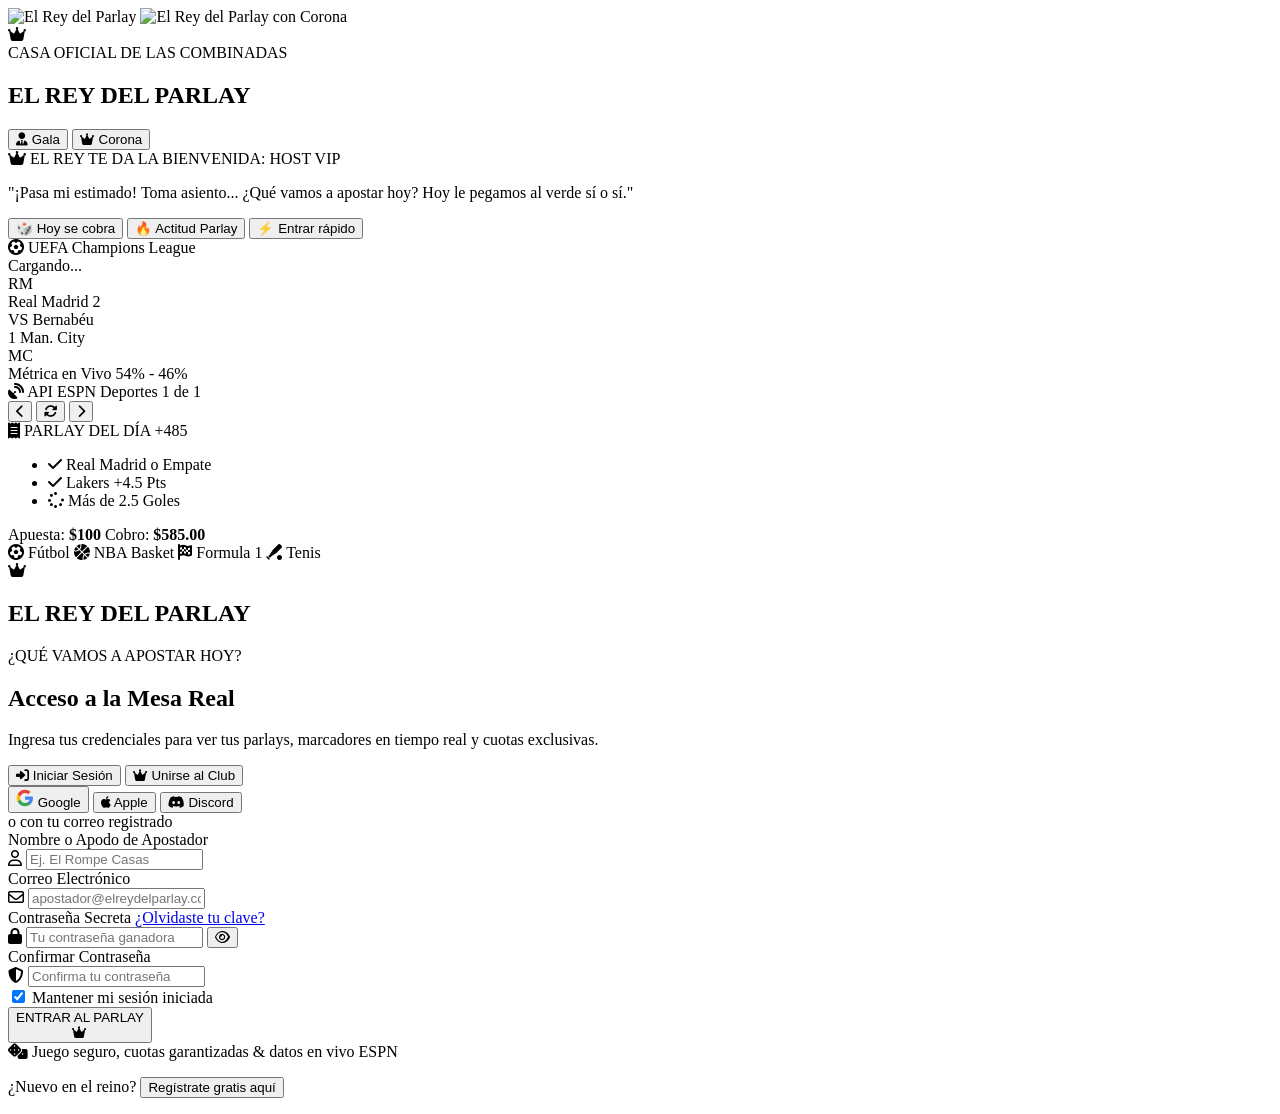
==== index.html @ a40a6afa "Add initial index.html for betting platform Initial commit of the index.html file containing the str" ====
<!DOCTYPE html>
<html lang="es">

<head>
    <meta charset="UTF-8">
    <meta name="viewport" content="width=device-width, initial-scale=1.0">
    <meta name="description"
        content="EL REY DEL PARLAY - Accede a la plataforma definitiva de pronósticos, parlays deportivos y resultados en tiempo real.">
    <title>EL REY DEL PARLAY | ¿Qué vamos a apostar hoy?</title>

    <!-- Google Fonts -->
    <link rel="preconnect" href="https://fonts.googleapis.com">
    <link rel="preconnect" href="https://fonts.gstatic.com" crossorigin>
    <link
        href="https://fonts.googleapis.com/css2?family=Cabinet+Grotesk:wght@700;800;900&family=Outfit:wght@400;500;600;700;800;900&family=Plus+Jakarta+Sans:wght@300;400;500;600;700&display=swap"
        rel="stylesheet">

    <!-- Font Awesome Icons -->
    <link rel="stylesheet" href="https://cdnjs.cloudflare.com/ajax/libs/font-awesome/6.5.1/css/all.min.css">

    <!-- Custom Style -->
    <link rel="stylesheet" href="style.css">
</head>

<body data-character="elegante">
    <!-- Casino & Stadium Background Lights -->
    <div class="ambient-glow glow-gold"></div>
    <div class="ambient-glow glow-crimson"></div>
    <div class="ambient-glow glow-emerald"></div>
    <div class="casino-pattern-overlay"></div>

    <main class="login-wrapper">
        <!-- Left Showcase Panel: El Rey del Parlay Host & Live Sports -->
        <section class="showcase-panel" aria-label="Bienvenida de El Rey del Parlay">
            <!-- Background Image Container -->
            <div class="showcase-character-backdrop" id="character-backdrop">
                <img id="character-main-img" src="assets/el_rey_elegante.png" alt="El Rey del Parlay"
                    class="character-img visible">
                <img id="character-alt-img" src="assets/el_rey_corona.png" alt="El Rey del Parlay con Corona"
                    class="character-img hidden">
                <div class="character-gradient-vignette"></div>
            </div>

            <!-- Foreground Content & Interactive Neon -->
            <div class="showcase-content">
                <!-- Top Marquee & Mode Switcher -->
                <header class="brand-header">
                    <!-- Casino Marquee Badge -->
                    <div class="marquee-logo-badge">
                        <div class="crown-icon-wrap">
                            <i class="fa-solid fa-crown"></i>
                        </div>
                        <div class="marquee-text-group">
                            <span class="marquee-subtitle">CASA OFICIAL DE LAS COMBINADAS</span>
                            <h1 class="marquee-title">EL REY DEL <span>PARLAY</span></h1>
                        </div>
                    </div>

                    <!-- Character Outfit Switcher -->
                    <div class="character-switcher" title="Cambiar pose de El Rey">
                        <button type="button" class="outfit-btn active" id="btn-outfit-elegante" data-outfit="elegante">
                            <i class="fa-solid fa-user-tie"></i> <span>Gala</span>
                        </button>
                        <button type="button" class="outfit-btn" id="btn-outfit-corona" data-outfit="corona">
                            <i class="fa-solid fa-crown"></i> <span>Corona</span>
                        </button>
                    </div>
                </header>

                <!-- Interactive Character Speech Bubble (Welcome Message) -->
                <div class="character-speech-bubble" id="speech-bubble">
                    <div class="bubble-tail"></div>
                    <div class="bubble-header">
                        <span class="bubble-author"><i class="fa-solid fa-crown"></i> EL REY TE DA LA BIENVENIDA:</span>
                        <span class="bubble-badge">HOST VIP</span>
                    </div>
                    <p class="bubble-text" id="bubble-quote">
                        "¡Pasa mi estimado! Toma asiento... ¿Qué vamos a apostar hoy? Hoy le pegamos al verde sí o sí."
                    </p>
                    <div class="bubble-quick-quotes">
                        <button type="button" class="quote-pill"
                            data-quote="¡Hoy sí cobramos la combinada! Dale con fe.">🎲 Hoy se cobra</button>
                        <button type="button" class="quote-pill"
                            data-quote="Ni le pegamos a la vieja pero aquí seguimos firmes.">🔥 Actitud Parlay</button>
                        <button type="button" class="quote-pill"
                            data-quote="Pon tu correo y contraseña que ya empieza el partido.">⚡ Entrar rápido</button>
                    </div>
                </div>

                <!-- Floating Live Sports & Bet Slip Widgets -->
                <div class="showcase-widgets">
                    <!-- Live Match Card (Conectado a APIs deportivas reales ESPN) -->
                    <div class="widget-card match-widget" id="live-match-widget">
                        <div class="match-header-row">
                            <div class="match-league" id="match-league-wrap">
                                <span id="match-league-title"><i class="fa-solid fa-futbol"></i> UEFA Champions
                                    League</span>
                            </div>
                            <div class="match-status-badge" id="match-status-badge">
                                <span class="sync-pulse"></span>
                                <span class="match-time" id="match-status-text">Cargando...</span>
                            </div>
                        </div>

                        <div class="match-teams" id="match-teams-container">
                            <div class="team team-home">
                                <div class="team-logo-wrap">
                                    <img id="team1-logo" class="team-real-logo"
                                        src="https://a.espncdn.com/i/teamlogos/soccer/500/2572.png" alt="Equipo 1"
                                        onerror="this.style.display='none'; document.getElementById('team1-badge-fallback').style.display='flex';">
                                    <span id="team1-badge-fallback" class="team-badge red"
                                        style="display: none;">RM</span>
                                </div>
                                <span class="team-name" id="team1-name">Real Madrid</span>
                                <span class="team-score" id="team1-score">2</span>
                            </div>
                            <div class="match-vs-wrap">
                                <span class="match-vs">VS</span>
                                <span class="match-venue" id="match-venue-text">Bernabéu</span>
                            </div>
                            <div class="team team-away">
                                <span class="team-score" id="team2-score">1</span>
                                <span class="team-name" id="team2-name">Man. City</span>
                                <div class="team-logo-wrap">
                                    <img id="team2-logo" class="team-real-logo"
                                        src="https://a.espncdn.com/i/teamlogos/soccer/500/360.png" alt="Equipo 2"
                                        onerror="this.style.display='none'; document.getElementById('team2-badge-fallback').style.display='flex';">
                                    <span id="team2-badge-fallback" class="team-badge blue"
                                        style="display: none;">MC</span>
                                </div>
                            </div>
                        </div>

                        <div class="match-stat-bar">
                            <div class="stat-info">
                                <span id="match-stat-label">Métrica en Vivo</span>
                                <span id="match-stat-value">54% - 46%</span>
                            </div>
                            <div class="bar-container">
                                <div class="bar-fill" id="match-stat-bar" style="width: 54%;"></div>
                            </div>
                        </div>

                        <!-- Match Controls & ESPN API Info -->
                        <div class="match-controls">
                            <div class="api-meta">
                                <span class="api-live-tag"><i class="fa-solid fa-satellite-dish"></i> <span
                                        id="api-status-label">API ESPN Deportes</span></span>
                                <span class="match-counter" id="match-counter-label">1 de 1</span>
                            </div>
                            <div class="match-nav-btns">
                                <button type="button" class="btn-nav" id="btn-prev-match" title="Partido anterior"
                                    aria-label="Partido anterior">
                                    <i class="fa-solid fa-chevron-left"></i>
                                </button>
                                <button type="button" class="btn-nav" id="btn-refresh-match"
                                    title="Actualizar datos reales" aria-label="Actualizar marcador">
                                    <i class="fa-solid fa-rotate" id="refresh-icon"></i>
                                </button>
                                <button type="button" class="btn-nav" id="btn-next-match" title="Siguiente partido"
                                    aria-label="Siguiente partido">
                                    <i class="fa-solid fa-chevron-right"></i>
                                </button>
                            </div>
                        </div>
                    </div>

                    <!-- Parlay Odds Quick Card -->
                    <div class="widget-card parlay-ticket-widget">
                        <div class="ticket-header">
                            <span class="ticket-label"><i class="fa-solid fa-receipt"></i> PARLAY DEL DÍA</span>
                            <span class="multiplier-pill">+485</span>
                        </div>
                        <ul class="ticket-picks">
                            <li><i class="fa-solid fa-check"></i> Real Madrid o Empate</li>
                            <li><i class="fa-solid fa-check"></i> Lakers +4.5 Pts</li>
                            <li><i class="fa-solid fa-spinner fa-spin-pulse"></i> Más de 2.5 Goles</li>
                        </ul>
                        <div class="ticket-footer">
                            <span>Apuesta: <strong>$100</strong></span>
                            <span class="payout-text">Cobro: <strong>$585.00</strong></span>
                        </div>
                    </div>
                </div>

                <!-- Showcase Footer: Sport Filter Pills -->
                <footer class="showcase-footer">
                    <div class="sport-tags">
                        <span class="sport-tag active" data-sport="futbol"><i class="fa-solid fa-futbol"></i>
                            Fútbol</span>
                        <span class="sport-tag" data-sport="basket"><i class="fa-solid fa-basketball"></i> NBA
                            Basket</span>
                        <span class="sport-tag" data-sport="f1"><i class="fa-solid fa-flag-checkered"></i> Formula
                            1</span>
                        <span class="sport-tag" data-sport="tennis"><i class="fa-solid fa-baseball-bat-ball"></i>
                            Tenis</span>
                    </div>
                </footer>
            </div>
        </section>

        <!-- Right Authentication Panel -->
        <section class="auth-panel" aria-label="Formulario de inicio de sesión de El Rey del Parlay">
            <div class="auth-card">
                <!-- Mobile Crown Branding -->
                <div class="mobile-brand">
                    <div class="crown-icon-wrap">
                        <i class="fa-solid fa-crown"></i>
                    </div>
                    <div class="marquee-text-group">
                        <h2 class="marquee-title">EL REY DEL <span>PARLAY</span></h2>
                    </div>
                </div>

                <!-- Form Heading with Character Motto -->
                <div class="auth-header">
                    <div class="neon-pill-tag">
                        <span class="glowing-dot"></span> ¿QUÉ VAMOS A APOSTAR HOY?
                    </div>
                    <h2 id="auth-title">Acceso a la Mesa Real</h2>
                    <p id="auth-subtitle">Ingresa tus credenciales para ver tus parlays, marcadores en tiempo real y
                        cuotas exclusivas.</p>
                </div>

                <!-- Tab Switcher (Login vs Register) -->
                <nav class="auth-tabs" aria-label="Selector de autenticación">
                    <button type="button" class="tab-btn active" id="tab-login" aria-selected="true">
                        <i class="fa-solid fa-right-to-bracket"></i> Iniciar Sesión
                    </button>
                    <button type="button" class="tab-btn" id="tab-register" aria-selected="false">
                        <i class="fa-solid fa-crown"></i> Unirse al Club
                    </button>
                    <div class="tab-indicator"></div>
                </nav>

                <!-- Social Quick Login -->
                <div class="social-login">
                    <button type="button" class="social-btn google" id="btn-google" title="Continuar con Google">
                        <svg viewBox="0 0 24 24" width="18" height="18" xmlns="http://www.w3.org/2000/svg">
                            <path
                                d="M22.56 12.25c0-.78-.07-1.53-.2-2.25H12v4.26h5.92c-.26 1.37-1.04 2.53-2.21 3.31v2.77h3.57c2.08-1.92 3.28-4.74 3.28-8.09z"
                                fill="#4285F4" />
                            <path
                                d="M12 23c2.97 0 5.46-.98 7.28-2.66l-3.57-2.77c-.98.66-2.23 1.06-3.71 1.06-2.86 0-5.29-1.93-6.16-4.53H2.18v2.84C3.99 20.53 7.7 23 12 23z"
                                fill="#34A853" />
                            <path
                                d="M5.84 14.09c-.22-.66-.35-1.36-.35-2.09s.13-1.43.35-2.09V7.06H2.18C1.43 8.55 1 10.22 1 12s.43 3.45 1.18 4.94l2.85-2.22.81-.63z"
                                fill="#FBBC05" />
                            <path
                                d="M12 5.38c1.62 0 3.06.56 4.21 1.64l3.15-3.15C17.45 2.09 14.97 1 12 1 7.7 1 3.99 3.47 2.18 7.06l3.66 2.84c.87-2.6 3.3-4.52 6.16-4.52z"
                                fill="#EA4335" />
                        </svg>
                        <span>Google</span>
                    </button>
                    <button type="button" class="social-btn apple" id="btn-apple" title="Continuar con Apple">
                        <i class="fa-brands fa-apple"></i>
                        <span>Apple</span>
                    </button>
                    <button type="button" class="social-btn discord" id="btn-discord" title="Continuar con Discord">
                        <i class="fa-brands fa-discord"></i>
                        <span>Discord</span>
                    </button>
                </div>

                <!-- Divider -->
                <div class="auth-divider">
                    <span>o con tu correo registrado</span>
                </div>

                <!-- Form -->
                <form id="auth-form" class="auth-form" autocomplete="on" novalidate>
                    <!-- Extra Field for Register (Name / Apodo del apostador) -->
                    <div class="input-group hidden" id="group-name">
                        <label for="user-name">Nombre o Apodo de Apostador</label>
                        <div class="input-field">
                            <i class="fa-regular fa-user field-icon"></i>
                            <input type="text" id="user-name" placeholder="Ej. El Rompe Casas" autocomplete="name">
                        </div>
                        <span class="field-error" id="error-name"></span>
                    </div>

                    <!-- Email Field -->
                    <div class="input-group" id="group-email">
                        <label for="user-email">Correo Electrónico</label>
                        <div class="input-field">
                            <i class="fa-regular fa-envelope field-icon"></i>
                            <input type="email" id="user-email" placeholder="apostador@elreydelparlay.com" required
                                autocomplete="email">
                        </div>
                        <span class="field-error" id="error-email"></span>
                    </div>

                    <!-- Password Field -->
                    <div class="input-group" id="group-password">
                        <div class="label-row">
                            <label for="user-password">Contraseña Secreta</label>
                            <a href="#forgot" class="forgot-link" id="link-forgot">¿Olvidaste tu clave?</a>
                        </div>
                        <div class="input-field">
                            <i class="fa-solid fa-lock field-icon"></i>
                            <input type="password" id="user-password" placeholder="Tu contraseña ganadora" required
                                autocomplete="current-password">
                            <button type="button" class="toggle-password" id="toggle-password"
                                aria-label="Mostrar contraseña">
                                <i class="fa-regular fa-eye" id="eye-icon"></i>
                            </button>
                        </div>
                        <span class="field-error" id="error-password"></span>
                    </div>

                    <!-- Extra Field for Register (Confirm Password) -->
                    <div class="input-group hidden" id="group-confirm">
                        <label for="user-confirm">Confirmar Contraseña</label>
                        <div class="input-field">
                            <i class="fa-solid fa-shield-halved field-icon"></i>
                            <input type="password" id="user-confirm" placeholder="Confirma tu contraseña">
                        </div>
                        <span class="field-error" id="error-confirm"></span>
                    </div>

                    <!-- Checkbox -->
                    <div class="form-options">
                        <label class="custom-checkbox">
                            <input type="checkbox" id="remember-me" checked>
                            <span class="checkmark"></span>
                            <span class="checkbox-label" id="label-remember">Mantener mi sesión iniciada</span>
                        </label>
                    </div>

                    <!-- Golden Submit Button -->
                    <button type="submit" class="submit-btn gold-glow" id="btn-submit">
                        <span class="btn-text">ENTRAR AL PARLAY</span>
                        <div class="btn-icon">
                            <i class="fa-solid fa-crown"></i>
                        </div>
                        <div class="btn-shine"></div>
                    </button>
                </form>

                <!-- Security & Casino Assist -->
                <div class="auth-security-badge">
                    <i class="fa-solid fa-dice"></i>
                    <span>Juego seguro, cuotas garantizadas & datos en vivo ESPN</span>
                </div>

                <!-- Footer Switcher Link -->
                <div class="auth-card-footer">
                    <p id="footer-switch-text">¿Nuevo en el reino? <button type="button" class="link-switch"
                            id="btn-switch-action">Regístrate gratis aquí</button></p>
                </div>
            </div>
        </section>
    </main>

    <!-- Interactive Toast Notification -->
    <div class="toast-container" id="toast-container"></div>

    <!-- Script -->
    <script src="script.js"></script>
</body>

</html>
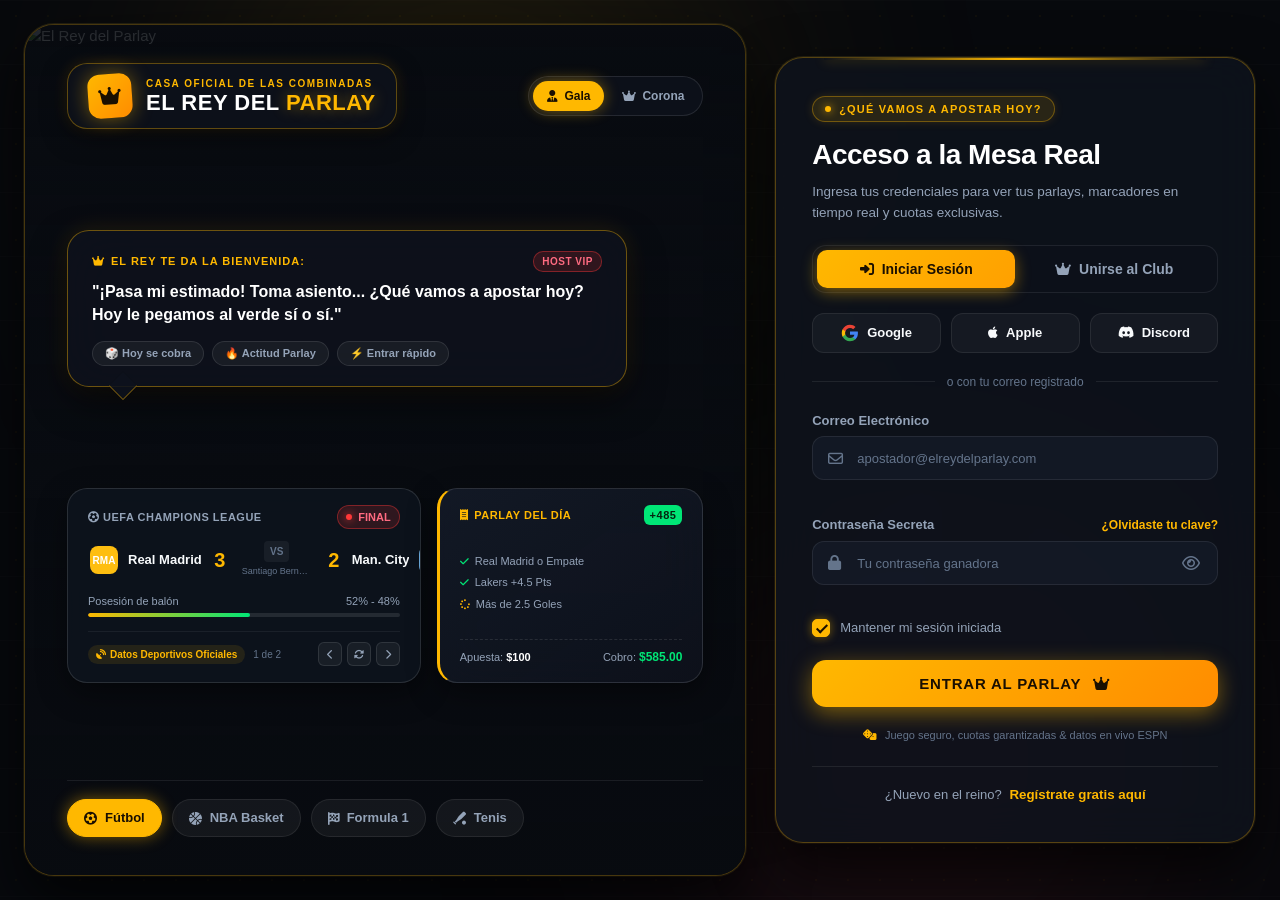
==== commit ac849446: "nuevo" ====
--- a/index.html
+++ b/index.html
@@ -355,8 +355,11 @@
     <!-- Interactive Toast Notification -->
     <div class="toast-container" id="toast-container"></div>
 
+    <!-- Supabase JS Client CDN -->
+    <script src="https://cdn.jsdelivr.net/npm/@supabase/supabase-js@2"></script>
+
     <!-- Script -->
     <script src="script.js"></script>
 </body>
 
-</html>
+</html>
--- a/style.css
+++ b/style.css
@@ -0,0 +1,1381 @@
+/* ==========================================================================
+   EL REY DEL PARLAY - Casino Royale & Sportsbook Design System
+   ========================================================================== */
+
+:root {
+    /* Brand Casino Palette */
+    --gold-primary: #FFB800;
+    --gold-light: #FFD54F;
+    --gold-glow: rgba(255, 184, 0, 0.45);
+    
+    --parlay-red: #FF3838;
+    --parlay-red-glow: rgba(255, 56, 56, 0.45);
+    
+    --win-green: #00E676;
+    --win-green-glow: rgba(0, 230, 118, 0.35);
+
+    /* Dark Casino Backgrounds */
+    --bg-base: #07090D;
+    --bg-surface: #0E121A;
+    --bg-card: rgba(15, 20, 30, 0.78);
+    --bg-input: rgba(22, 29, 44, 0.7);
+    --bg-input-hover: rgba(28, 38, 58, 0.9);
+
+    /* Text */
+    --text-primary: #F8FAFC;
+    --text-secondary: #94A3B8;
+    --text-muted: #64748B;
+    --text-gold: #FFE082;
+    --text-inverted: #07090D;
+
+    /* Glass & Borders */
+    --border-subtle: rgba(255, 255, 255, 0.08);
+    --border-gold: rgba(255, 184, 0, 0.5);
+    --border-red: rgba(255, 56, 56, 0.4);
+    --glass-blur: blur(22px);
+    --glass-shadow: 0 25px 60px rgba(0, 0, 0, 0.75), 0 0 0 1px rgba(255, 215, 79, 0.12);
+
+    /* Typography */
+    --font-heading: 'Outfit', 'Cabinet Grotesk', sans-serif;
+    --font-body: 'Plus Jakarta Sans', sans-serif;
+
+    /* Transitions */
+    --transition-fast: 0.2s cubic-bezier(0.16, 1, 0.3, 1);
+    --transition-smooth: 0.35s cubic-bezier(0.16, 1, 0.3, 1);
+    --transition-bounce: 0.5s cubic-bezier(0.34, 1.56, 0.64, 1);
+}
+
+/* ==========================================================================
+   Base & Reset
+   ========================================================================== */
+
+* {
+    margin: 0;
+    padding: 0;
+    box-sizing: border-box;
+}
+
+html, body {
+    width: 100%;
+    min-height: 100vh;
+    background-color: var(--bg-base);
+    color: var(--text-primary);
+    font-family: var(--font-body);
+    font-size: 15px;
+    line-height: 1.5;
+    overflow-x: hidden;
+    position: relative;
+    -webkit-font-smoothing: antialiased;
+}
+
+/* Casino Ambient Lights */
+.ambient-glow {
+    position: fixed;
+    border-radius: 50%;
+    filter: blur(150px);
+    pointer-events: none;
+    z-index: 0;
+    opacity: 0.35;
+}
+
+.glow-gold {
+    width: 550px;
+    height: 550px;
+    background: radial-gradient(circle, var(--gold-primary) 0%, transparent 70%);
+    top: -120px;
+    left: 15%;
+    animation: pulseGold 12s infinite alternate ease-in-out;
+}
+
+.glow-crimson {
+    width: 480px;
+    height: 480px;
+    background: radial-gradient(circle, var(--parlay-red) 0%, transparent 70%);
+    bottom: -100px;
+    right: 10%;
+    animation: pulseCrimson 10s infinite alternate-reverse ease-in-out;
+}
+
+.glow-emerald {
+    width: 320px;
+    height: 320px;
+    background: radial-gradient(circle, var(--win-green) 0%, transparent 70%);
+    top: 40%;
+    right: 35%;
+    opacity: 0.18;
+}
+
+.casino-pattern-overlay {
+    position: fixed;
+    inset: 0;
+    background-image: 
+        radial-gradient(rgba(255, 184, 0, 0.04) 1px, transparent 1px),
+        linear-gradient(rgba(255, 255, 255, 0.015) 1px, transparent 1px);
+    background-size: 32px 32px, 64px 64px;
+    pointer-events: none;
+    z-index: 1;
+}
+
+@keyframes pulseGold {
+    0% { transform: scale(1) translate(0, 0); opacity: 0.28; }
+    50% { transform: scale(1.15) translate(25px, -20px); opacity: 0.42; }
+    100% { transform: scale(0.95) translate(-15px, 15px); opacity: 0.28; }
+}
+
+@keyframes pulseCrimson {
+    0% { transform: scale(0.95); opacity: 0.25; }
+    50% { transform: scale(1.12); opacity: 0.4; }
+    100% { transform: scale(1); opacity: 0.25; }
+}
+
+/* ==========================================================================
+   Main Grid Layout
+   ========================================================================== */
+
+.login-wrapper {
+    position: relative;
+    z-index: 2;
+    min-height: 100vh;
+    display: grid;
+    grid-template-columns: 1.2fr 0.8fr;
+    max-width: 1650px;
+    margin: 0 auto;
+    padding: 24px;
+    gap: 28px;
+    align-items: stretch;
+}
+
+/* ==========================================================================
+   Left Showcase Panel: El Rey del Parlay Host
+   ========================================================================== */
+
+.showcase-panel {
+    position: relative;
+    border-radius: 30px;
+    overflow: hidden;
+    display: flex;
+    flex-direction: column;
+    justify-content: space-between;
+    padding: 38px 42px;
+    box-shadow: var(--glass-shadow);
+    border: 1px solid rgba(255, 184, 0, 0.25);
+    background: #090C12;
+}
+
+/* Character Backdrop & Cutout presentation */
+.showcase-character-backdrop {
+    position: absolute;
+    inset: 0;
+    overflow: hidden;
+    z-index: 1;
+}
+
+.character-img {
+    position: absolute;
+    top: 0;
+    left: 0;
+    width: 100%;
+    height: 100%;
+    object-fit: cover;
+    object-position: center top;
+    transition: opacity 0.6s ease, transform 6s cubic-bezier(0.16, 1, 0.3, 1);
+    filter: brightness(0.92) contrast(1.05);
+}
+
+.character-img.hidden {
+    opacity: 0;
+    pointer-events: none;
+    transform: scale(1.04);
+}
+
+.character-img.visible {
+    opacity: 1;
+    pointer-events: auto;
+    transform: scale(1);
+}
+
+.showcase-panel:hover .character-img.visible {
+    transform: scale(1.03);
+}
+
+/* Cinematic Vignette Overlay to ensure perfect UI readability */
+.character-gradient-vignette {
+    position: absolute;
+    inset: 0;
+    background: linear-gradient(
+        180deg,
+        rgba(8, 11, 16, 0.88) 0%,
+        rgba(8, 11, 16, 0.4) 30%,
+        rgba(8, 11, 16, 0.82) 70%,
+        rgba(8, 11, 16, 0.98) 100%
+    );
+    z-index: 2;
+}
+
+.showcase-content {
+    position: relative;
+    z-index: 3;
+    display: flex;
+    flex-direction: column;
+    justify-content: space-between;
+    height: 100%;
+    min-height: 640px;
+}
+
+/* Header & Marquee Badge */
+.brand-header {
+    display: flex;
+    align-items: center;
+    justify-content: space-between;
+    gap: 16px;
+    flex-wrap: wrap;
+}
+
+.marquee-logo-badge {
+    display: flex;
+    align-items: center;
+    gap: 14px;
+    background: rgba(14, 18, 28, 0.85);
+    backdrop-filter: var(--glass-blur);
+    border: 1px solid rgba(255, 184, 0, 0.35);
+    border-radius: 20px;
+    padding: 10px 20px;
+    box-shadow: 0 8px 24px rgba(0, 0, 0, 0.5), 0 0 15px rgba(255, 184, 0, 0.15);
+}
+
+.crown-icon-wrap {
+    width: 44px;
+    height: 44px;
+    background: linear-gradient(135deg, #FFB800 0%, #FF8C00 100%);
+    border-radius: 12px;
+    display: flex;
+    align-items: center;
+    justify-content: center;
+    color: #1a0f00;
+    font-size: 20px;
+    box-shadow: 0 0 20px var(--gold-glow);
+    transform: rotate(-4deg);
+    transition: transform var(--transition-bounce);
+}
+
+.marquee-logo-badge:hover .crown-icon-wrap {
+    transform: rotate(6deg) scale(1.1);
+}
+
+.marquee-text-group {
+    display: flex;
+    flex-direction: column;
+}
+
+.marquee-subtitle {
+    font-size: 10px;
+    font-weight: 800;
+    letter-spacing: 1.5px;
+    color: var(--gold-primary);
+    text-transform: uppercase;
+}
+
+.marquee-title {
+    font-family: var(--font-heading);
+    font-size: 22px;
+    font-weight: 900;
+    letter-spacing: 0.5px;
+    color: #fff;
+    margin: 0;
+    line-height: 1.1;
+}
+
+.marquee-title span {
+    color: var(--gold-primary);
+    text-shadow: 0 0 15px var(--gold-glow);
+}
+
+/* Character Outfit Switcher */
+.character-switcher {
+    display: flex;
+    background: rgba(14, 18, 28, 0.85);
+    backdrop-filter: var(--glass-blur);
+    border: 1px solid rgba(255, 255, 255, 0.1);
+    border-radius: 30px;
+    padding: 4px;
+    gap: 4px;
+}
+
+.outfit-btn {
+    background: transparent;
+    border: none;
+    color: var(--text-secondary);
+    font-family: var(--font-heading);
+    font-size: 12px;
+    font-weight: 700;
+    padding: 8px 14px;
+    border-radius: 20px;
+    cursor: pointer;
+    display: flex;
+    align-items: center;
+    gap: 6px;
+    transition: all var(--transition-fast);
+}
+
+.outfit-btn:hover {
+    color: #fff;
+}
+
+.outfit-btn.active {
+    background: var(--gold-primary);
+    color: #1a0f00;
+    box-shadow: 0 0 15px var(--gold-glow);
+}
+
+/* ==========================================================================
+   Character Speech Bubble (Welcome Experience)
+   ========================================================================== */
+
+.character-speech-bubble {
+    position: relative;
+    max-width: 560px;
+    background: rgba(14, 18, 28, 0.88);
+    backdrop-filter: blur(24px);
+    border: 1px solid rgba(255, 184, 0, 0.4);
+    border-radius: 22px;
+    padding: 20px 24px;
+    margin: 28px 0;
+    box-shadow: 0 15px 35px rgba(0, 0, 0, 0.6), 0 0 25px rgba(255, 184, 0, 0.12);
+    animation: floatBubble 6s ease-in-out infinite;
+}
+
+@keyframes floatBubble {
+    0%, 100% { transform: translateY(0); }
+    50% { transform: translateY(-6px); }
+}
+
+.bubble-tail {
+    position: absolute;
+    bottom: -10px;
+    left: 45px;
+    width: 20px;
+    height: 20px;
+    background: rgba(14, 18, 28, 0.88);
+    border-right: 1px solid rgba(255, 184, 0, 0.4);
+    border-bottom: 1px solid rgba(255, 184, 0, 0.4);
+    transform: rotate(45deg);
+}
+
+.bubble-header {
+    display: flex;
+    justify-content: space-between;
+    align-items: center;
+    margin-bottom: 8px;
+}
+
+.bubble-author {
+    font-family: var(--font-heading);
+    font-size: 11px;
+    font-weight: 800;
+    letter-spacing: 1px;
+    color: var(--gold-primary);
+    display: flex;
+    align-items: center;
+    gap: 6px;
+}
+
+.bubble-badge {
+    background: rgba(255, 56, 56, 0.15);
+    border: 1px solid rgba(255, 56, 56, 0.4);
+    color: #ff6b81;
+    font-size: 10px;
+    font-weight: 800;
+    padding: 2px 8px;
+    border-radius: 10px;
+    letter-spacing: 0.5px;
+}
+
+.bubble-text {
+    font-family: var(--font-heading);
+    font-size: 16px;
+    font-weight: 600;
+    line-height: 1.45;
+    color: #fff;
+    margin-bottom: 14px;
+}
+
+.bubble-quick-quotes {
+    display: flex;
+    gap: 8px;
+    flex-wrap: wrap;
+}
+
+.quote-pill {
+    background: rgba(255, 255, 255, 0.05);
+    border: 1px solid rgba(255, 255, 255, 0.1);
+    color: var(--text-secondary);
+    font-size: 11px;
+    font-weight: 600;
+    padding: 5px 12px;
+    border-radius: 20px;
+    cursor: pointer;
+    transition: all var(--transition-fast);
+}
+
+.quote-pill:hover {
+    background: rgba(255, 184, 0, 0.15);
+    border-color: var(--gold-primary);
+    color: var(--gold-light);
+    transform: translateY(-2px);
+}
+
+/* ==========================================================================
+   Showcase Widgets (ESPN Live Match + Parlay Ticket)
+   ========================================================================== */
+
+.showcase-widgets {
+    display: flex;
+    gap: 16px;
+    margin-bottom: 24px;
+    flex-wrap: wrap;
+}
+
+.widget-card {
+    background: rgba(14, 20, 30, 0.85);
+    backdrop-filter: var(--glass-blur);
+    border: 1px solid rgba(255, 255, 255, 0.12);
+    border-radius: 20px;
+    padding: 16px 20px;
+    box-shadow: 0 10px 30px rgba(0, 0, 0, 0.4);
+    transition: transform var(--transition-smooth), border-color var(--transition-smooth), box-shadow var(--transition-smooth);
+}
+
+.widget-card:hover {
+    transform: translateY(-4px);
+    border-color: var(--border-gold);
+    box-shadow: 0 15px 35px rgba(0, 0, 0, 0.5), 0 0 20px var(--gold-glow);
+}
+
+/* Match Widget */
+.match-widget {
+    flex: 1.4;
+    min-width: 300px;
+    position: relative;
+    overflow: hidden;
+}
+
+.match-header-row {
+    display: flex;
+    justify-content: space-between;
+    align-items: center;
+    margin-bottom: 12px;
+}
+
+.match-league {
+    display: flex;
+    align-items: center;
+    font-size: 11px;
+    font-weight: 700;
+    color: var(--text-secondary);
+    text-transform: uppercase;
+    letter-spacing: 0.5px;
+}
+
+.match-status-badge {
+    display: inline-flex;
+    align-items: center;
+    gap: 6px;
+    background: rgba(255, 56, 56, 0.15);
+    border: 1px solid rgba(255, 56, 56, 0.4);
+    padding: 3px 8px;
+    border-radius: 12px;
+}
+
+.sync-pulse {
+    width: 6px;
+    height: 6px;
+    background-color: var(--parlay-red);
+    border-radius: 50%;
+    box-shadow: 0 0 8px var(--parlay-red);
+    animation: livePulse 1.2s infinite;
+}
+
+@keyframes livePulse {
+    0% { transform: scale(0.95); opacity: 0.8; }
+    50% { transform: scale(1.3); opacity: 1; }
+    100% { transform: scale(0.95); opacity: 0.8; }
+}
+
+.match-time {
+    color: #ff6b81;
+    font-weight: 800;
+    font-size: 11px;
+}
+
+.match-teams {
+    display: flex;
+    align-items: center;
+    justify-content: space-between;
+    gap: 12px;
+    margin-bottom: 14px;
+}
+
+.team {
+    display: flex;
+    align-items: center;
+    gap: 8px;
+    flex: 1;
+}
+
+.team.team-away {
+    justify-content: flex-end;
+    text-align: right;
+}
+
+.team-logo-wrap {
+    width: 32px;
+    height: 32px;
+    display: flex;
+    align-items: center;
+    justify-content: center;
+    flex-shrink: 0;
+}
+
+.team-real-logo {
+    width: 30px;
+    height: 30px;
+    object-fit: contain;
+    filter: drop-shadow(0 2px 5px rgba(0,0,0,0.5));
+    transition: transform var(--transition-bounce);
+}
+
+.team:hover .team-real-logo {
+    transform: scale(1.15);
+}
+
+.team-badge {
+    width: 28px;
+    height: 28px;
+    border-radius: 8px;
+    display: flex;
+    align-items: center;
+    justify-content: center;
+    font-weight: 800;
+    font-size: 10px;
+    color: #fff;
+}
+
+.team-badge.red { background: linear-gradient(135deg, #e67e22, #d35400); }
+.team-badge.blue { background: linear-gradient(135deg, #0984e3, #6c5ce7); }
+
+.team-name {
+    font-family: var(--font-heading);
+    font-weight: 700;
+    font-size: 13px;
+    max-width: 95px;
+    white-space: nowrap;
+    overflow: hidden;
+    text-overflow: ellipsis;
+}
+
+.team-score {
+    font-family: var(--font-heading);
+    font-size: 20px;
+    font-weight: 900;
+    color: var(--gold-primary);
+    min-width: 20px;
+    text-align: center;
+}
+
+.match-vs-wrap {
+    display: flex;
+    flex-direction: column;
+    align-items: center;
+    gap: 3px;
+    flex-shrink: 0;
+}
+
+.match-vs {
+    font-family: var(--font-heading);
+    font-size: 10px;
+    font-weight: 800;
+    color: var(--text-muted);
+    background: rgba(255, 255, 255, 0.05);
+    padding: 3px 6px;
+    border-radius: 4px;
+}
+
+.match-venue {
+    font-size: 9px;
+    color: var(--text-muted);
+    max-width: 70px;
+    white-space: nowrap;
+    overflow: hidden;
+    text-overflow: ellipsis;
+}
+
+.match-stat-bar .stat-info {
+    display: flex;
+    justify-content: space-between;
+    font-size: 11px;
+    color: var(--text-secondary);
+    margin-bottom: 4px;
+}
+
+.bar-container {
+    width: 100%;
+    height: 4px;
+    background: rgba(255, 255, 255, 0.1);
+    border-radius: 2px;
+    overflow: hidden;
+}
+
+.bar-fill {
+    height: 100%;
+    background: linear-gradient(90deg, var(--gold-primary), var(--win-green));
+    border-radius: 2px;
+}
+
+/* Match Controls */
+.match-controls {
+    display: flex;
+    align-items: center;
+    justify-content: space-between;
+    margin-top: 14px;
+    padding-top: 10px;
+    border-top: 1px solid rgba(255, 255, 255, 0.06);
+}
+
+.api-meta {
+    display: flex;
+    align-items: center;
+    gap: 8px;
+}
+
+.api-live-tag {
+    font-size: 10px;
+    font-weight: 700;
+    color: var(--gold-primary);
+    display: inline-flex;
+    align-items: center;
+    gap: 4px;
+    background: rgba(255, 184, 0, 0.1);
+    padding: 2px 8px;
+    border-radius: 20px;
+}
+
+.match-counter {
+    font-size: 10px;
+    color: var(--text-muted);
+}
+
+.match-nav-btns {
+    display: flex;
+    align-items: center;
+    gap: 5px;
+}
+
+.btn-nav {
+    background: rgba(255, 255, 255, 0.05);
+    border: 1px solid rgba(255, 255, 255, 0.1);
+    color: var(--text-secondary);
+    width: 24px;
+    height: 24px;
+    border-radius: 6px;
+    display: flex;
+    align-items: center;
+    justify-content: center;
+    font-size: 10px;
+    cursor: pointer;
+    transition: all var(--transition-fast);
+}
+
+.btn-nav:hover {
+    background: rgba(255, 255, 255, 0.12);
+    color: #fff;
+    border-color: var(--gold-primary);
+}
+
+/* Parlay Ticket Widget */
+.parlay-ticket-widget {
+    flex: 1;
+    min-width: 230px;
+    display: flex;
+    flex-direction: column;
+    justify-content: space-between;
+    gap: 8px;
+    background: linear-gradient(145deg, rgba(20, 26, 40, 0.9) 0%, rgba(14, 18, 28, 0.85) 100%);
+    border-left: 3px solid var(--gold-primary);
+}
+
+.ticket-header {
+    display: flex;
+    justify-content: space-between;
+    align-items: center;
+}
+
+.ticket-label {
+    font-family: var(--font-heading);
+    font-size: 11px;
+    font-weight: 800;
+    letter-spacing: 0.5px;
+    color: var(--gold-primary);
+    display: flex;
+    align-items: center;
+    gap: 6px;
+}
+
+.multiplier-pill {
+    background: var(--win-green);
+    color: #05240f;
+    font-size: 11px;
+    font-weight: 900;
+    padding: 2px 6px;
+    border-radius: 6px;
+    letter-spacing: 0.5px;
+}
+
+.ticket-picks {
+    list-style: none;
+    display: flex;
+    flex-direction: column;
+    gap: 5px;
+    font-size: 11px;
+    color: var(--text-secondary);
+}
+
+.ticket-picks li {
+    display: flex;
+    align-items: center;
+    gap: 6px;
+}
+
+.ticket-picks li i.fa-check {
+    color: var(--win-green);
+    font-size: 10px;
+}
+
+.ticket-picks li i.fa-spinner {
+    color: var(--gold-primary);
+    font-size: 10px;
+}
+
+.ticket-footer {
+    display: flex;
+    justify-content: space-between;
+    align-items: center;
+    border-top: 1px dashed rgba(255, 255, 255, 0.1);
+    padding-top: 8px;
+    font-size: 11px;
+    color: var(--text-secondary);
+}
+
+.ticket-footer strong {
+    color: #fff;
+}
+
+.payout-text strong {
+    color: var(--win-green);
+    font-size: 12px;
+}
+
+/* Showcase Footer Sports Selector */
+.showcase-footer {
+    border-top: 1px solid rgba(255, 255, 255, 0.08);
+    padding-top: 18px;
+}
+
+.sport-tags {
+    display: flex;
+    gap: 10px;
+    flex-wrap: wrap;
+}
+
+.sport-tag {
+    padding: 8px 16px;
+    background: rgba(255, 255, 255, 0.05);
+    border: 1px solid rgba(255, 255, 255, 0.08);
+    border-radius: 30px;
+    font-size: 13px;
+    font-weight: 600;
+    color: var(--text-secondary);
+    cursor: pointer;
+    display: inline-flex;
+    align-items: center;
+    gap: 8px;
+    transition: all var(--transition-fast);
+}
+
+.sport-tag:hover {
+    background: rgba(255, 255, 255, 0.1);
+    color: #fff;
+    transform: translateY(-2px);
+}
+
+.sport-tag.active {
+    background: var(--gold-primary);
+    color: #1a0f00;
+    border-color: var(--gold-primary);
+    box-shadow: 0 0 16px var(--gold-glow);
+}
+
+/* ==========================================================================
+   Right Panel: Authentication Card
+   ========================================================================== */
+
+.auth-panel {
+    display: flex;
+    align-items: center;
+    justify-content: center;
+}
+
+.auth-card {
+    width: 100%;
+    max-width: 480px;
+    background: var(--bg-card);
+    backdrop-filter: var(--glass-blur);
+    border: 1px solid rgba(255, 184, 0, 0.3);
+    border-radius: 28px;
+    padding: 38px 36px;
+    box-shadow: var(--glass-shadow);
+    display: flex;
+    flex-direction: column;
+    position: relative;
+    overflow: hidden;
+}
+
+.auth-card::before {
+    content: '';
+    position: absolute;
+    top: 0;
+    left: 10%;
+    right: 10%;
+    height: 2px;
+    background: linear-gradient(90deg, transparent, var(--gold-primary), transparent);
+    box-shadow: 0 0 12px var(--gold-glow);
+}
+
+.mobile-brand {
+    display: none;
+    margin-bottom: 20px;
+    align-items: center;
+    gap: 12px;
+    justify-content: center;
+}
+
+.neon-pill-tag {
+    display: inline-flex;
+    align-items: center;
+    gap: 8px;
+    font-family: var(--font-heading);
+    font-size: 11px;
+    font-weight: 800;
+    letter-spacing: 1.2px;
+    color: var(--gold-primary);
+    background: rgba(255, 184, 0, 0.12);
+    border: 1px solid rgba(255, 184, 0, 0.35);
+    padding: 4px 12px;
+    border-radius: 20px;
+    margin-bottom: 12px;
+    box-shadow: 0 0 10px rgba(255, 184, 0, 0.15);
+}
+
+.glowing-dot {
+    width: 6px;
+    height: 6px;
+    background: var(--gold-primary);
+    border-radius: 50%;
+    box-shadow: 0 0 8px var(--gold-primary);
+}
+
+.auth-header h2 {
+    font-family: var(--font-heading);
+    font-size: 28px;
+    font-weight: 900;
+    letter-spacing: -0.5px;
+    color: #fff;
+    margin-bottom: 6px;
+}
+
+.auth-header p {
+    color: var(--text-secondary);
+    font-size: 13.5px;
+    line-height: 1.5;
+}
+
+/* Tabs */
+.auth-tabs {
+    position: relative;
+    display: flex;
+    background: rgba(14, 18, 28, 0.7);
+    border: 1px solid var(--border-subtle);
+    border-radius: 14px;
+    padding: 4px;
+    margin: 22px 0 20px 0;
+}
+
+.tab-btn {
+    flex: 1;
+    background: transparent;
+    border: none;
+    color: var(--text-secondary);
+    font-family: var(--font-heading);
+    font-size: 14px;
+    font-weight: 700;
+    padding: 11px 16px;
+    border-radius: 10px;
+    cursor: pointer;
+    display: flex;
+    align-items: center;
+    justify-content: center;
+    gap: 8px;
+    position: relative;
+    z-index: 2;
+    transition: color var(--transition-fast);
+}
+
+.tab-btn.active {
+    color: #1a0f00;
+}
+
+.tab-indicator {
+    position: absolute;
+    top: 4px;
+    left: 4px;
+    width: calc(50% - 4px);
+    height: calc(100% - 8px);
+    background: linear-gradient(135deg, var(--gold-primary) 0%, #FFA000 100%);
+    border-radius: 10px;
+    z-index: 1;
+    box-shadow: 0 4px 15px var(--gold-glow);
+    transition: transform var(--transition-bounce);
+}
+
+/* Social Login */
+.social-login {
+    display: grid;
+    grid-template-columns: repeat(3, 1fr);
+    gap: 10px;
+    margin-bottom: 20px;
+}
+
+.social-btn {
+    display: flex;
+    align-items: center;
+    justify-content: center;
+    gap: 8px;
+    background: rgba(255, 255, 255, 0.04);
+    border: 1px solid var(--border-subtle);
+    border-radius: 12px;
+    padding: 10px 14px;
+    color: var(--text-primary);
+    font-size: 13px;
+    font-weight: 600;
+    cursor: pointer;
+    transition: all var(--transition-fast);
+}
+
+.social-btn:hover {
+    background: rgba(255, 255, 255, 0.08);
+    border-color: rgba(255, 184, 0, 0.4);
+    transform: translateY(-2px);
+}
+
+/* Divider */
+.auth-divider {
+    display: flex;
+    align-items: center;
+    text-align: center;
+    margin-bottom: 20px;
+}
+
+.auth-divider::before,
+.auth-divider::after {
+    content: '';
+    flex: 1;
+    border-bottom: 1px solid var(--border-subtle);
+}
+
+.auth-divider span {
+    padding: 0 12px;
+    color: var(--text-muted);
+    font-size: 12px;
+    text-transform: lowercase;
+}
+
+/* Form Fields */
+.auth-form {
+    display: flex;
+    flex-direction: column;
+    gap: 15px;
+}
+
+.input-group {
+    display: flex;
+    flex-direction: column;
+    gap: 6px;
+}
+
+.input-group.hidden {
+    display: none;
+}
+
+.input-group label {
+    font-size: 13px;
+    font-weight: 600;
+    color: var(--text-secondary);
+}
+
+.label-row {
+    display: flex;
+    justify-content: space-between;
+    align-items: center;
+}
+
+.forgot-link {
+    color: var(--gold-primary);
+    font-size: 12px;
+    font-weight: 600;
+    text-decoration: none;
+}
+
+.forgot-link:hover {
+    text-decoration: underline;
+}
+
+.input-field {
+    position: relative;
+    display: flex;
+    align-items: center;
+}
+
+.field-icon {
+    position: absolute;
+    left: 16px;
+    color: var(--text-muted);
+    font-size: 15px;
+    pointer-events: none;
+    transition: color var(--transition-fast);
+}
+
+.input-field input {
+    width: 100%;
+    background: var(--bg-input);
+    border: 1px solid var(--border-subtle);
+    border-radius: 12px;
+    padding: 13px 44px;
+    color: #fff;
+    font-family: var(--font-body);
+    font-size: 14px;
+    outline: none;
+    transition: all var(--transition-smooth);
+}
+
+.input-field input::placeholder {
+    color: var(--text-muted);
+    font-size: 13px;
+}
+
+.input-field input:focus {
+    background: var(--bg-input-hover);
+    border-color: var(--border-gold);
+    box-shadow: 0 0 0 3px var(--gold-glow);
+}
+
+.input-field input:focus ~ .field-icon,
+.input-field input:focus + .field-icon {
+    color: var(--gold-primary);
+}
+
+.toggle-password {
+    position: absolute;
+    right: 14px;
+    background: transparent;
+    border: none;
+    color: var(--text-muted);
+    cursor: pointer;
+    font-size: 16px;
+    padding: 4px;
+    display: flex;
+    align-items: center;
+    justify-content: center;
+}
+
+.toggle-password:hover {
+    color: #fff;
+}
+
+.field-error {
+    font-size: 11px;
+    color: var(--parlay-red);
+    min-height: 14px;
+    margin-left: 2px;
+    display: block;
+}
+
+/* Checkbox */
+.form-options {
+    display: flex;
+    align-items: center;
+    justify-content: space-between;
+    margin-top: -2px;
+}
+
+.custom-checkbox {
+    display: inline-flex;
+    align-items: center;
+    cursor: pointer;
+    user-select: none;
+    gap: 10px;
+}
+
+.custom-checkbox input {
+    position: absolute;
+    opacity: 0;
+    cursor: pointer;
+    height: 0;
+    width: 0;
+}
+
+.checkmark {
+    position: relative;
+    height: 18px;
+    width: 18px;
+    background-color: var(--bg-input);
+    border: 1px solid var(--border-subtle);
+    border-radius: 5px;
+    transition: all var(--transition-fast);
+}
+
+.custom-checkbox:hover input ~ .checkmark {
+    border-color: var(--gold-primary);
+}
+
+.custom-checkbox input:checked ~ .checkmark {
+    background-color: var(--gold-primary);
+    border-color: var(--gold-primary);
+    box-shadow: 0 0 10px var(--gold-glow);
+}
+
+.checkmark::after {
+    content: "";
+    position: absolute;
+    display: none;
+    left: 6px;
+    top: 2px;
+    width: 4px;
+    height: 9px;
+    border: solid #1a0f00;
+    border-width: 0 2px 2px 0;
+    transform: rotate(45deg);
+}
+
+.custom-checkbox input:checked ~ .checkmark::after {
+    display: block;
+}
+
+.checkbox-label {
+    font-size: 13px;
+    color: var(--text-secondary);
+}
+
+/* Golden Submit Button */
+.submit-btn {
+    position: relative;
+    background: linear-gradient(135deg, #FFB800 0%, #FF8C00 100%);
+    color: #1a0f00;
+    border: none;
+    border-radius: 14px;
+    padding: 15px 24px;
+    font-family: var(--font-heading);
+    font-size: 15px;
+    font-weight: 900;
+    letter-spacing: 0.8px;
+    cursor: pointer;
+    overflow: hidden;
+    display: flex;
+    align-items: center;
+    justify-content: center;
+    gap: 12px;
+    box-shadow: 0 6px 22px var(--gold-glow);
+    transition: transform var(--transition-bounce), box-shadow var(--transition-smooth);
+    margin-top: 8px;
+}
+
+.submit-btn:hover {
+    transform: translateY(-2px);
+    box-shadow: 0 10px 30px var(--gold-glow);
+}
+
+.submit-btn:active {
+    transform: translateY(1px);
+}
+
+.submit-btn:hover .btn-icon {
+    transform: scale(1.2) rotate(10deg);
+}
+
+.btn-icon {
+    font-size: 15px;
+    transition: transform var(--transition-bounce);
+}
+
+.btn-shine {
+    position: absolute;
+    top: -50%;
+    left: -60%;
+    width: 40%;
+    height: 200%;
+    background: linear-gradient(
+        60deg,
+        rgba(255, 255, 255, 0) 0%,
+        rgba(255, 255, 255, 0.45) 50%,
+        rgba(255, 255, 255, 0) 100%
+    );
+    transform: rotate(25deg);
+    pointer-events: none;
+    animation: shineEffect 3.5s infinite cubic-bezier(0.16, 1, 0.3, 1);
+}
+
+@keyframes shineEffect {
+    0% { left: -60%; }
+    30%, 100% { left: 140%; }
+}
+
+/* Security Badge */
+.auth-security-badge {
+    margin-top: 20px;
+    display: flex;
+    align-items: center;
+    justify-content: center;
+    gap: 8px;
+    font-size: 11px;
+    color: var(--text-muted);
+}
+
+.auth-security-badge i {
+    color: var(--gold-primary);
+}
+
+/* Footer Switcher */
+.auth-card-footer {
+    margin-top: 22px;
+    text-align: center;
+    border-top: 1px solid var(--border-subtle);
+    padding-top: 18px;
+}
+
+.auth-card-footer p {
+    font-size: 13px;
+    color: var(--text-secondary);
+}
+
+.link-switch {
+    background: none;
+    border: none;
+    color: var(--gold-primary);
+    font-family: var(--font-body);
+    font-weight: 700;
+    cursor: pointer;
+    margin-left: 4px;
+}
+
+.link-switch:hover {
+    text-decoration: underline;
+}
+
+/* ==========================================================================
+   Toast Notification
+   ========================================================================== */
+
+.toast-container {
+    position: fixed;
+    bottom: 24px;
+    right: 24px;
+    z-index: 9999;
+    display: flex;
+    flex-direction: column;
+    gap: 10px;
+    pointer-events: none;
+}
+
+.toast {
+    pointer-events: auto;
+    background: rgba(14, 20, 30, 0.95);
+    backdrop-filter: blur(15px);
+    border: 1px solid rgba(255, 255, 255, 0.1);
+    border-left: 4px solid var(--gold-primary);
+    border-radius: 12px;
+    padding: 14px 18px;
+    color: #fff;
+    box-shadow: 0 10px 30px rgba(0, 0, 0, 0.6);
+    display: flex;
+    align-items: center;
+    gap: 12px;
+    font-size: 13px;
+    animation: toastIn 0.35s cubic-bezier(0.16, 1, 0.3, 1) forwards;
+    transition: all 0.3s ease;
+    max-width: 380px;
+}
+
+.toast.toast-error { border-left-color: var(--parlay-red); }
+.toast.toast-success { border-left-color: var(--win-green); }
+
+.toast-icon { font-size: 18px; }
+
+.toast-body strong {
+    display: block;
+    font-size: 13px;
+    color: #fff;
+    font-family: var(--font-heading);
+}
+
+.toast-body p {
+    color: var(--text-secondary);
+    font-size: 12px;
+    margin-top: 2px;
+}
+
+@keyframes toastIn {
+    from { opacity: 0; transform: translateY(20px) scale(0.9); }
+    to { opacity: 1; transform: translateY(0) scale(1); }
+}
+
+/* ==========================================================================
+   Responsive Breakpoints
+   ========================================================================== */
+
+@media (max-width: 1080px) {
+    .login-wrapper {
+        grid-template-columns: 1fr;
+        max-width: 680px;
+        padding: 20px;
+    }
+
+    .showcase-panel {
+        min-height: 500px;
+        padding: 28px;
+    }
+
+    .showcase-content {
+        min-height: auto;
+    }
+}
+
+@media (max-width: 640px) {
+    .login-wrapper {
+        padding: 12px;
+    }
+
+    .showcase-panel {
+        display: none;
+    }
+
+    .mobile-brand {
+        display: flex;
+    }
+
+    .auth-card {
+        padding: 30px 20px;
+        border-radius: 20px;
+    }
+
+    .social-login {
+        grid-template-columns: 1fr;
+    }
+}
